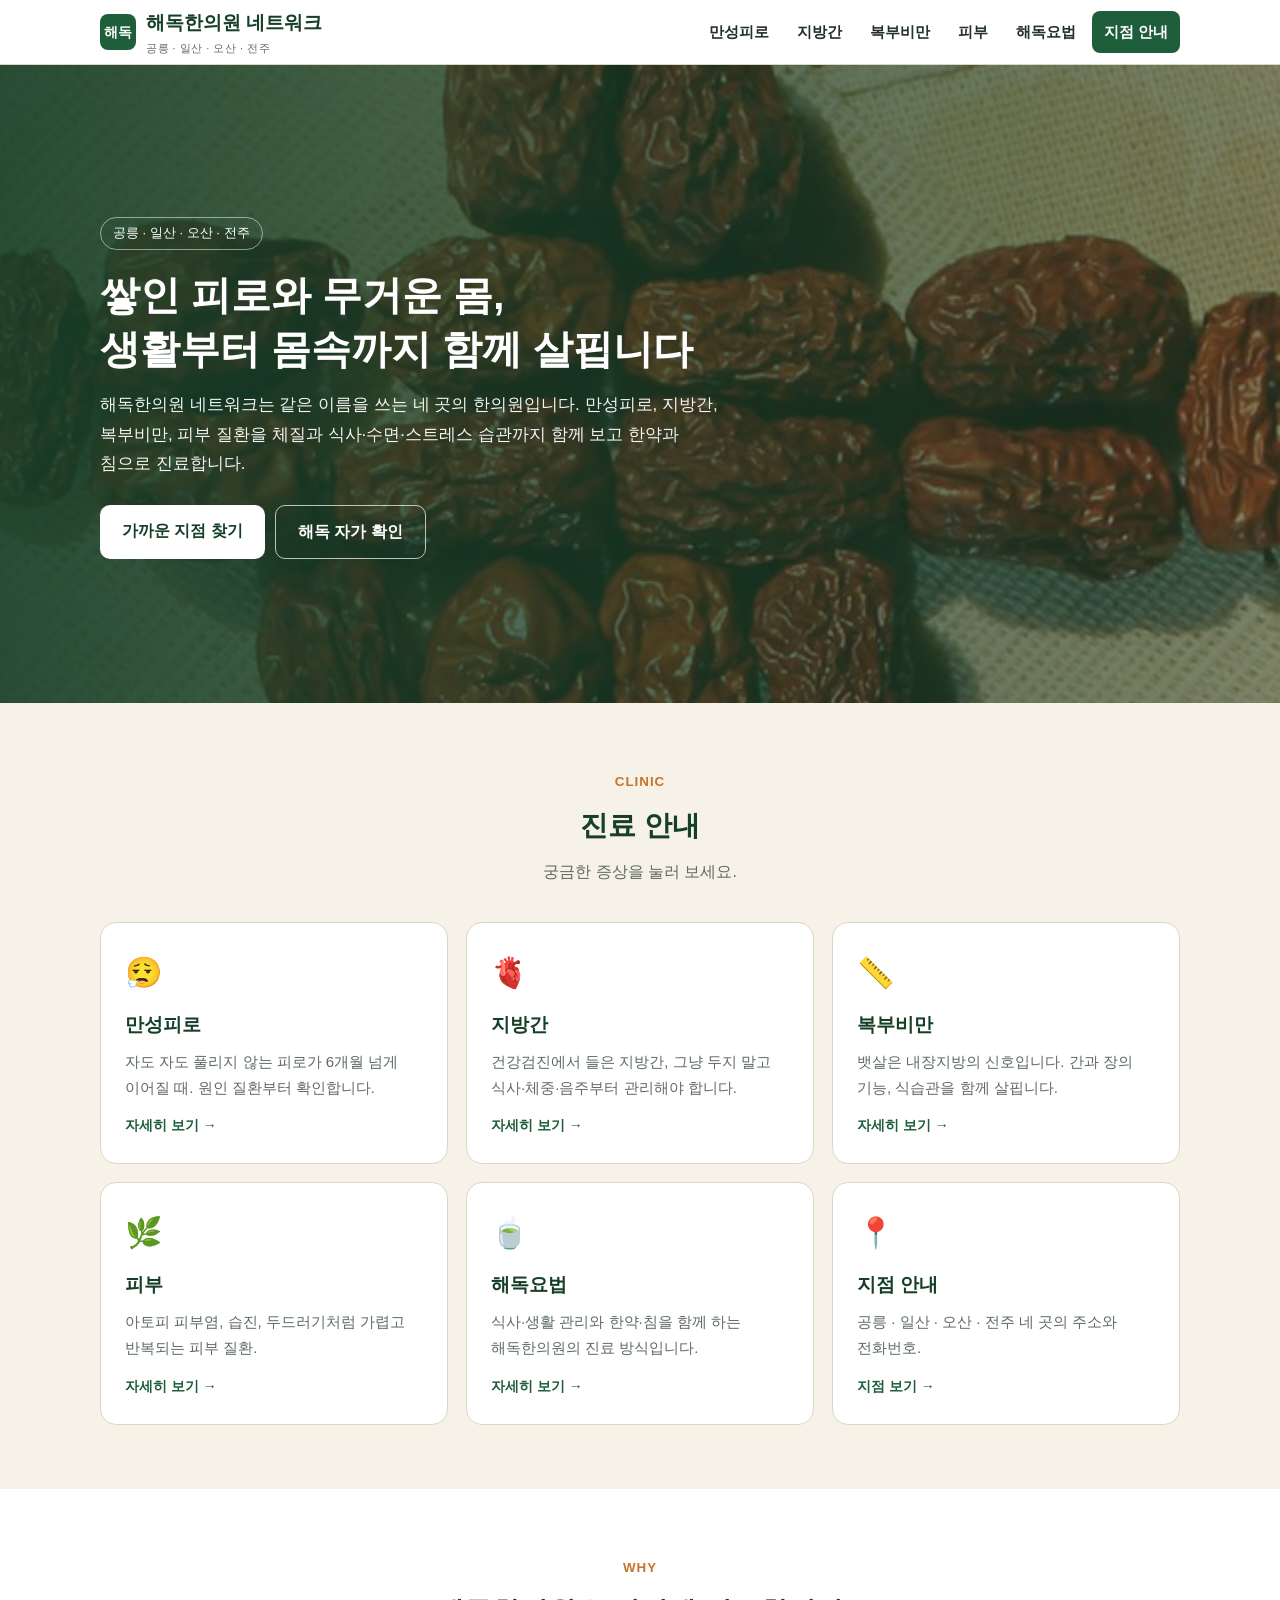
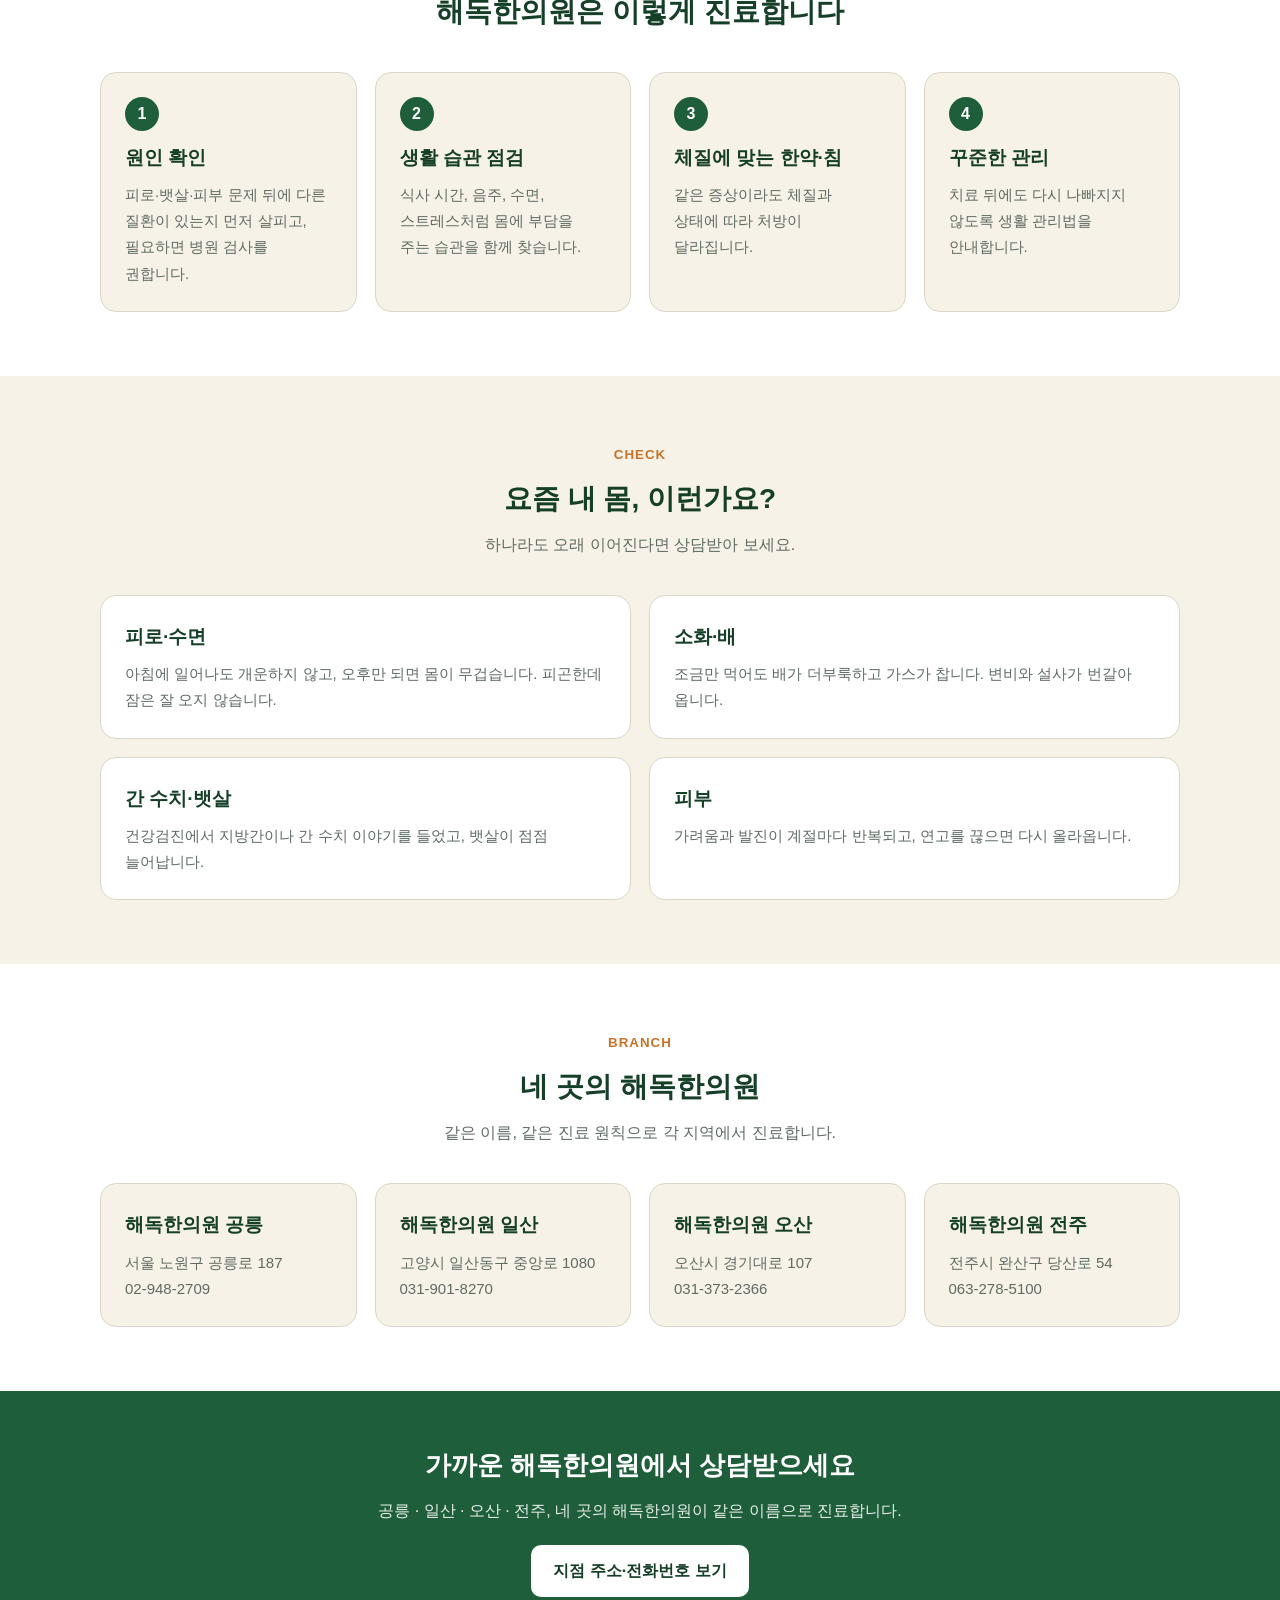
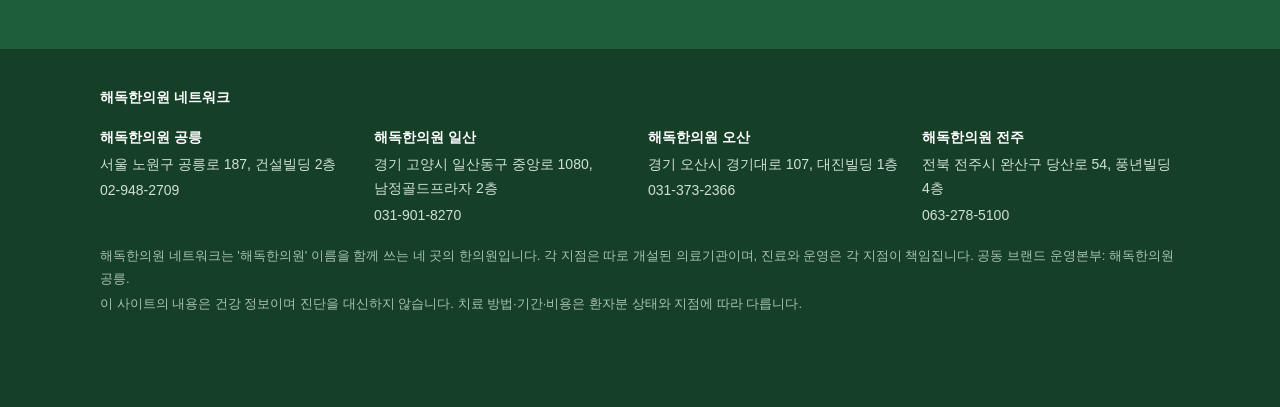
==== index.html @ 2840f288 "해독한의원 네트워크 사이트 첫 공개 Co-Authored-By: Claude Opus 5.5 <noreply@anthropic.com>" ====
<!doctype html>
<html lang="ko">
<head>
<meta charset="utf-8">
<meta name="viewport" content="width=device-width,initial-scale=1">
<title>해독한의원 네트워크 | 만성피로·지방간·복부비만·피부 한방 진료 | 공릉·일산·오산·전주</title>
<meta name="description" content="해독한의원 네트워크는 공릉·일산·오산·전주 네 곳의 해독한의원입니다. 만성피로, 지방간, 복부비만, 피부 질환을 체질과 생활 습관을 함께 살펴 한약·침으로 진료합니다.">
<link rel="stylesheet" href="assets/style.css">
<script src="assets/site.js" defer></script>
</head>
<body>
<header class="top">
  <div class="wrap">
    <a class="logo" href="index.html"><b>해독</b><span>해독한의원 네트워크<small>공릉 · 일산 · 오산 · 전주</small></span></a>
    <button class="burger" aria-label="메뉴 열기">☰</button>
    <nav class="menu">
      <a href="fatigue.html" class="">만성피로</a>
      <a href="fatty-liver.html" class="">지방간</a>
      <a href="abdominal-obesity.html" class="">복부비만</a>
      <a href="skin.html" class="">피부</a>
      <a href="detox.html" class="">해독요법</a>
      <a href="branches.html" class="cta">지점 안내</a>
    </nav>
  </div>
</header>
<section class="hero">
  <div class="wrap">
    <span class="eyebrow">공릉 · 일산 · 오산 · 전주</span>
    <h1>쌓인 피로와 무거운 몸,<br>생활부터 몸속까지 함께 살핍니다</h1>
    <p>해독한의원 네트워크는 같은 이름을 쓰는 네 곳의 한의원입니다. 만성피로, 지방간, 복부비만, 피부 질환을 체질과 식사·수면·스트레스 습관까지 함께 보고 한약과 침으로 진료합니다.</p>
    <div class="btns"><a class="btn w" href="branches.html">가까운 지점 찾기</a><a class="btn o" href="detox.html#test">해독 자가 확인</a></div>
  </div>
</section>

<section>
  <div class="wrap">
    <div class="sec-title"><small>CLINIC</small><h2>진료 안내</h2><p>궁금한 증상을 눌러 보세요.</p></div>
    <div class="grid g3">
      <a class="card" href="fatigue.html"><div class="ico">😮‍💨</div><h3>만성피로</h3><p>자도 자도 풀리지 않는 피로가 6개월 넘게 이어질 때. 원인 질환부터 확인합니다.</p><span class="more">자세히 보기 →</span></a>
      <a class="card" href="fatty-liver.html"><div class="ico">🫀</div><h3>지방간</h3><p>건강검진에서 들은 지방간, 그냥 두지 말고 식사·체중·음주부터 관리해야 합니다.</p><span class="more">자세히 보기 →</span></a>
      <a class="card" href="abdominal-obesity.html"><div class="ico">📏</div><h3>복부비만</h3><p>뱃살은 내장지방의 신호입니다. 간과 장의 기능, 식습관을 함께 살핍니다.</p><span class="more">자세히 보기 →</span></a>
      <a class="card" href="skin.html"><div class="ico">🌿</div><h3>피부</h3><p>아토피 피부염, 습진, 두드러기처럼 가렵고 반복되는 피부 질환.</p><span class="more">자세히 보기 →</span></a>
      <a class="card" href="detox.html"><div class="ico">🍵</div><h3>해독요법</h3><p>식사·생활 관리와 한약·침을 함께 하는 해독한의원의 진료 방식입니다.</p><span class="more">자세히 보기 →</span></a>
      <a class="card" href="branches.html"><div class="ico">📍</div><h3>지점 안내</h3><p>공릉 · 일산 · 오산 · 전주 네 곳의 주소와 전화번호.</p><span class="more">지점 보기 →</span></a>
    </div>
  </div>
</section>

<section class="alt">
  <div class="wrap">
    <div class="sec-title"><small>WHY</small><h2>해독한의원은 이렇게 진료합니다</h2></div>
    <div class="grid g4">
      <div class="card"><div class="num">1</div><h3>원인 확인</h3><p>피로·뱃살·피부 문제 뒤에 다른 질환이 있는지 먼저 살피고, 필요하면 병원 검사를 권합니다.</p></div>
      <div class="card"><div class="num">2</div><h3>생활 습관 점검</h3><p>식사 시간, 음주, 수면, 스트레스처럼 몸에 부담을 주는 습관을 함께 찾습니다.</p></div>
      <div class="card"><div class="num">3</div><h3>체질에 맞는 한약·침</h3><p>같은 증상이라도 체질과 상태에 따라 처방이 달라집니다.</p></div>
      <div class="card"><div class="num">4</div><h3>꾸준한 관리</h3><p>치료 뒤에도 다시 나빠지지 않도록 생활 관리법을 안내합니다.</p></div>
    </div>
  </div>
</section>

<section>
  <div class="wrap">
    <div class="sec-title"><small>CHECK</small><h2>요즘 내 몸, 이런가요?</h2><p>하나라도 오래 이어진다면 상담받아 보세요.</p></div>
    <div class="grid g2">
      <div class="card"><h3>피로·수면</h3><p>아침에 일어나도 개운하지 않고, 오후만 되면 몸이 무겁습니다. 피곤한데 잠은 잘 오지 않습니다.</p></div>
      <div class="card"><h3>소화·배</h3><p>조금만 먹어도 배가 더부룩하고 가스가 찹니다. 변비와 설사가 번갈아 옵니다.</p></div>
      <div class="card"><h3>간 수치·뱃살</h3><p>건강검진에서 지방간이나 간 수치 이야기를 들었고, 뱃살이 점점 늘어납니다.</p></div>
      <div class="card"><h3>피부</h3><p>가려움과 발진이 계절마다 반복되고, 연고를 끊으면 다시 올라옵니다.</p></div>
    </div>
  </div>
</section>

<section class="alt">
  <div class="wrap">
    <div class="sec-title"><small>BRANCH</small><h2>네 곳의 해독한의원</h2><p>같은 이름, 같은 진료 원칙으로 각 지역에서 진료합니다.</p></div>
    <div class="grid g4">
      <a class="card" href="branches.html#gongneung"><h3>해독한의원 공릉</h3><p>서울 노원구 공릉로 187<br>02-948-2709</p></a>
      <a class="card" href="branches.html#ilsan"><h3>해독한의원 일산</h3><p>고양시 일산동구 중앙로 1080<br>031-901-8270</p></a>
      <a class="card" href="branches.html#osan"><h3>해독한의원 오산</h3><p>오산시 경기대로 107<br>031-373-2366</p></a>
      <a class="card" href="branches.html#jeonju"><h3>해독한의원 전주</h3><p>전주시 완산구 당산로 54<br>063-278-5100</p></a>
    </div>
  </div>
</section>
<section class="cta-band">
  <h2>가까운 해독한의원에서 상담받으세요</h2>
  <p>공릉 · 일산 · 오산 · 전주, 네 곳의 해독한의원이 같은 이름으로 진료합니다.</p>
  <a class="btn w" href="branches.html">지점 주소·전화번호 보기</a>
</section>
<footer>
  <div class="wrap">
    <b>해독한의원 네트워크</b>
    <div class="fb">
      <div><b>해독한의원 공릉</b><p>서울 노원구 공릉로 187, 건설빌딩 2층</p><p>02-948-2709</p></div>
      <div><b>해독한의원 일산</b><p>경기 고양시 일산동구 중앙로 1080, 남정골드프라자 2층</p><p>031-901-8270</p></div>
      <div><b>해독한의원 오산</b><p>경기 오산시 경기대로 107, 대진빌딩 1층</p><p>031-373-2366</p></div>
      <div><b>해독한의원 전주</b><p>전북 전주시 완산구 당산로 54, 풍년빌딩 4층</p><p>063-278-5100</p></div>
    </div>
    <p class="small">해독한의원 네트워크는 '해독한의원' 이름을 함께 쓰는 네 곳의 한의원입니다. 각 지점은 따로 개설된 의료기관이며, 진료와 운영은 각 지점이 책임집니다. 공동 브랜드 운영본부: 해독한의원 공릉.</p>
    <p class="small">이 사이트의 내용은 건강 정보이며 진단을 대신하지 않습니다. 치료 방법·기간·비용은 환자분 상태와 지점에 따라 다릅니다.</p>
  </div>
</footer>
<div class="mbar"><a href="branches.html">지점 찾기</a><a href="branches.html#call">전화 상담</a></div>
</body>
</html>
---- assets/style.css ----
:root{
  --green:#1f5e3b; --green-dk:#163f28; --green-lt:#e6efe8; --cream:#f7f2e7; --cream-dk:#e7dfcc;
  --ink:#24302a; --muted:#5f6b64; --line:#dcd6c6; --accent:#c8732a; --white:#fff;
}
*{box-sizing:border-box}
html{scroll-behavior:smooth}
body{margin:0;background:var(--cream);color:var(--ink);font-family:"Pretendard","Noto Sans KR","Malgun Gothic",sans-serif;line-height:1.75;word-break:keep-all}
img{max-width:100%;display:block}
a{color:var(--green)}
.wrap{max-width:1120px;margin:0 auto;padding:0 20px}

/* header */
.top{position:sticky;top:0;z-index:20;background:var(--white);border-bottom:1px solid var(--line)}
.top .wrap{display:flex;align-items:center;justify-content:space-between;height:64px}
.logo{display:flex;align-items:center;gap:10px;text-decoration:none;color:var(--green-dk);font-weight:800;font-size:19px}
.logo b{display:inline-grid;place-items:center;width:36px;height:36px;border-radius:8px;background:var(--green);color:#fff;font-size:14px}
.logo small{display:block;font-weight:500;font-size:11px;color:var(--muted);letter-spacing:.5px}
nav.menu{display:flex;gap:4px}
nav.menu a{padding:8px 12px;border-radius:8px;text-decoration:none;color:var(--ink);font-weight:600;font-size:15px}
nav.menu a:hover,nav.menu a.on{background:var(--green-lt);color:var(--green-dk)}
nav.menu a.cta{background:var(--green);color:#fff}
.burger{display:none;background:none;border:0;font-size:26px;color:var(--green-dk)}

/* hero */
.hero{position:relative;color:#fff;background:var(--green-dk) url(img/hero-jujube.jpg) center/cover}
.hero:before{content:"";position:absolute;inset:0;background:linear-gradient(90deg,rgba(22,63,40,.92),rgba(22,63,40,.55))}
.hero .wrap{position:relative;padding:88px 20px 80px}
.hero .eyebrow{display:inline-block;padding:4px 12px;border:1px solid rgba(255,255,255,.5);border-radius:99px;font-size:13px}
.hero h1{font-size:40px;line-height:1.35;margin:18px 0 14px}
.hero p{max-width:620px;font-size:17px;opacity:.95;margin:0 0 26px}
.btns{display:flex;flex-wrap:wrap;gap:10px}
.btn{display:inline-block;padding:12px 22px;border-radius:10px;font-weight:700;text-decoration:none}
.btn.w{background:#fff;color:var(--green-dk)}
.btn.o{border:1px solid rgba(255,255,255,.7);color:#fff}
.btn.g{background:var(--green);color:#fff}

/* page head */
.phead{position:relative;color:#fff;background:var(--green-dk) center/cover}
.phead:before{content:"";position:absolute;inset:0;background:rgba(22,63,40,.72)}
.phead .wrap{position:relative;padding:56px 20px}
.phead .crumb{font-size:13px;opacity:.85}
.phead h1{margin:6px 0 6px;font-size:32px}
.phead p{margin:0;opacity:.92}

/* sections */
section{padding:64px 0}
section.alt{background:var(--white)}
.sec-title{text-align:center;margin-bottom:36px}
.sec-title small{color:var(--accent);font-weight:700;letter-spacing:1px}
.sec-title h2{margin:6px 0 8px;font-size:28px;color:var(--green-dk)}
.sec-title p{margin:0;color:var(--muted)}
.grid{display:grid;gap:18px}
.g2{grid-template-columns:repeat(2,1fr)} .g3{grid-template-columns:repeat(3,1fr)} .g4{grid-template-columns:repeat(4,1fr)}
.card{background:var(--white);border:1px solid var(--line);border-radius:16px;padding:24px}
section.alt .card{background:var(--cream)}
.card h3{margin:0 0 8px;color:var(--green-dk);font-size:19px}
.card p{margin:0;color:var(--muted);font-size:15px}
.card .num{display:inline-grid;place-items:center;width:34px;height:34px;border-radius:50%;background:var(--green);color:#fff;font-weight:700;margin-bottom:10px}
a.card{text-decoration:none;transition:transform .15s,box-shadow .15s}
a.card:hover{transform:translateY(-3px);box-shadow:0 10px 24px rgba(31,94,59,.12)}
a.card .more{display:inline-block;margin-top:12px;color:var(--green);font-weight:700;font-size:14px}
.ico{font-size:30px;margin-bottom:8px}

/* page content */
.layout{display:grid;grid-template-columns:220px 1fr;gap:36px;align-items:start}
.side{position:sticky;top:84px;background:var(--white);border:1px solid var(--line);border-radius:14px;padding:14px}
.side b{display:block;padding:6px 10px;color:var(--green-dk)}
.side a{display:block;padding:7px 10px;border-radius:8px;text-decoration:none;color:var(--ink);font-size:14.5px}
.side a:hover{background:var(--green-lt)}
.content h2{color:var(--green-dk);font-size:24px;margin:44px 0 12px;padding-bottom:8px;border-bottom:2px solid var(--cream-dk);scroll-margin-top:84px}
.content h2:first-child{margin-top:0}
.content h3{color:var(--green);margin:24px 0 6px}
.content ul,.content ol{padding-left:22px}
.content li{margin:4px 0}
.box{background:var(--white);border:1px solid var(--line);border-radius:14px;padding:20px 22px;margin:18px 0}
.box.note{background:#fff8ee;border-color:#efd9b8}
.box.warn{background:#fff1ee;border-color:#f0c8bd}
table{width:100%;border-collapse:collapse;background:var(--white);border-radius:12px;overflow:hidden;font-size:15px}
th,td{border:1px solid var(--line);padding:10px 12px;text-align:left;vertical-align:top}
th{background:var(--green-lt);color:var(--green-dk)}
.tblwrap{overflow-x:auto}
.figure{margin:18px 0;border-radius:14px;overflow:hidden;border:1px solid var(--line);background:#fff}
.figure figcaption{padding:8px 14px;font-size:13px;color:var(--muted)}
.faq details{background:var(--white);border:1px solid var(--line);border-radius:12px;padding:14px 18px;margin:10px 0}
.faq summary{cursor:pointer;font-weight:700;color:var(--green-dk)}
.faq details p{margin:10px 0 0;color:var(--muted)}

/* checklist */
.check label{display:flex;gap:10px;align-items:flex-start;padding:10px 12px;border:1px solid var(--line);border-radius:10px;margin:8px 0;background:var(--white);cursor:pointer}
.check input{margin-top:6px;accent-color:var(--green);width:18px;height:18px}
.check .result{margin-top:14px;padding:16px;border-radius:12px;background:var(--green-lt);font-weight:600;color:var(--green-dk)}

/* branches */
.branch{background:var(--white);border:1px solid var(--line);border-radius:16px;padding:24px;display:flex;flex-direction:column;gap:6px}
.branch h3{margin:0;color:var(--green-dk);font-size:21px}
.branch .tag{align-self:flex-start;font-size:12px;padding:2px 10px;border-radius:99px;background:var(--cream-dk);color:var(--green-dk);font-weight:700}
.branch .row{font-size:15px;color:var(--muted)}
.branch .row b{color:var(--ink);display:inline-block;min-width:64px}
.branch .btns{margin-top:10px}
.branch .btn{padding:9px 16px;font-size:14px}
.branch .btn.line{border:1px solid var(--green);color:var(--green)}

/* cta + footer */
.cta-band{background:var(--green);color:#fff;text-align:center;padding:52px 20px}
.cta-band h2{margin:0 0 8px;font-size:26px}
.cta-band p{margin:0 0 20px;opacity:.9}
footer{background:var(--green-dk);color:#cfe0d4;font-size:14px;padding:36px 0 90px}
footer b{color:#fff}
footer .fb{display:grid;grid-template-columns:repeat(4,1fr);gap:16px;margin:16px 0}
footer p{margin:2px 0}
.small{font-size:13px;color:var(--muted)}
footer .small{color:#a9c2b0}

/* mobile bottom bar */
.mbar{display:none}
@media (max-width:900px){
  nav.menu{display:none;position:absolute;top:64px;left:0;right:0;flex-direction:column;background:#fff;border-bottom:1px solid var(--line);padding:10px 16px}
  nav.menu.open{display:flex}
  .burger{display:block}
  .g3,.g4{grid-template-columns:repeat(2,1fr)}
  .layout{grid-template-columns:1fr}
  .side{position:static;display:flex;flex-wrap:wrap;gap:4px}
  .side b{width:100%}
  footer .fb{grid-template-columns:repeat(2,1fr)}
}
@media (max-width:600px){
  .wrap{padding:0 16px}
  .hero .wrap{padding:60px 16px 56px}
  .hero h1{font-size:28px}
  .phead h1{font-size:25px}
  section{padding:48px 0}
  .g2,.g3,.g4{grid-template-columns:1fr}
  footer .fb{grid-template-columns:1fr}
  .mbar{display:grid;grid-template-columns:1fr 1fr;position:fixed;left:0;right:0;bottom:0;z-index:30;background:#fff;border-top:1px solid var(--line)}
  .mbar a{padding:14px 0;text-align:center;font-weight:700;text-decoration:none;color:var(--green-dk)}
  .mbar a+a{background:var(--green);color:#fff}
}
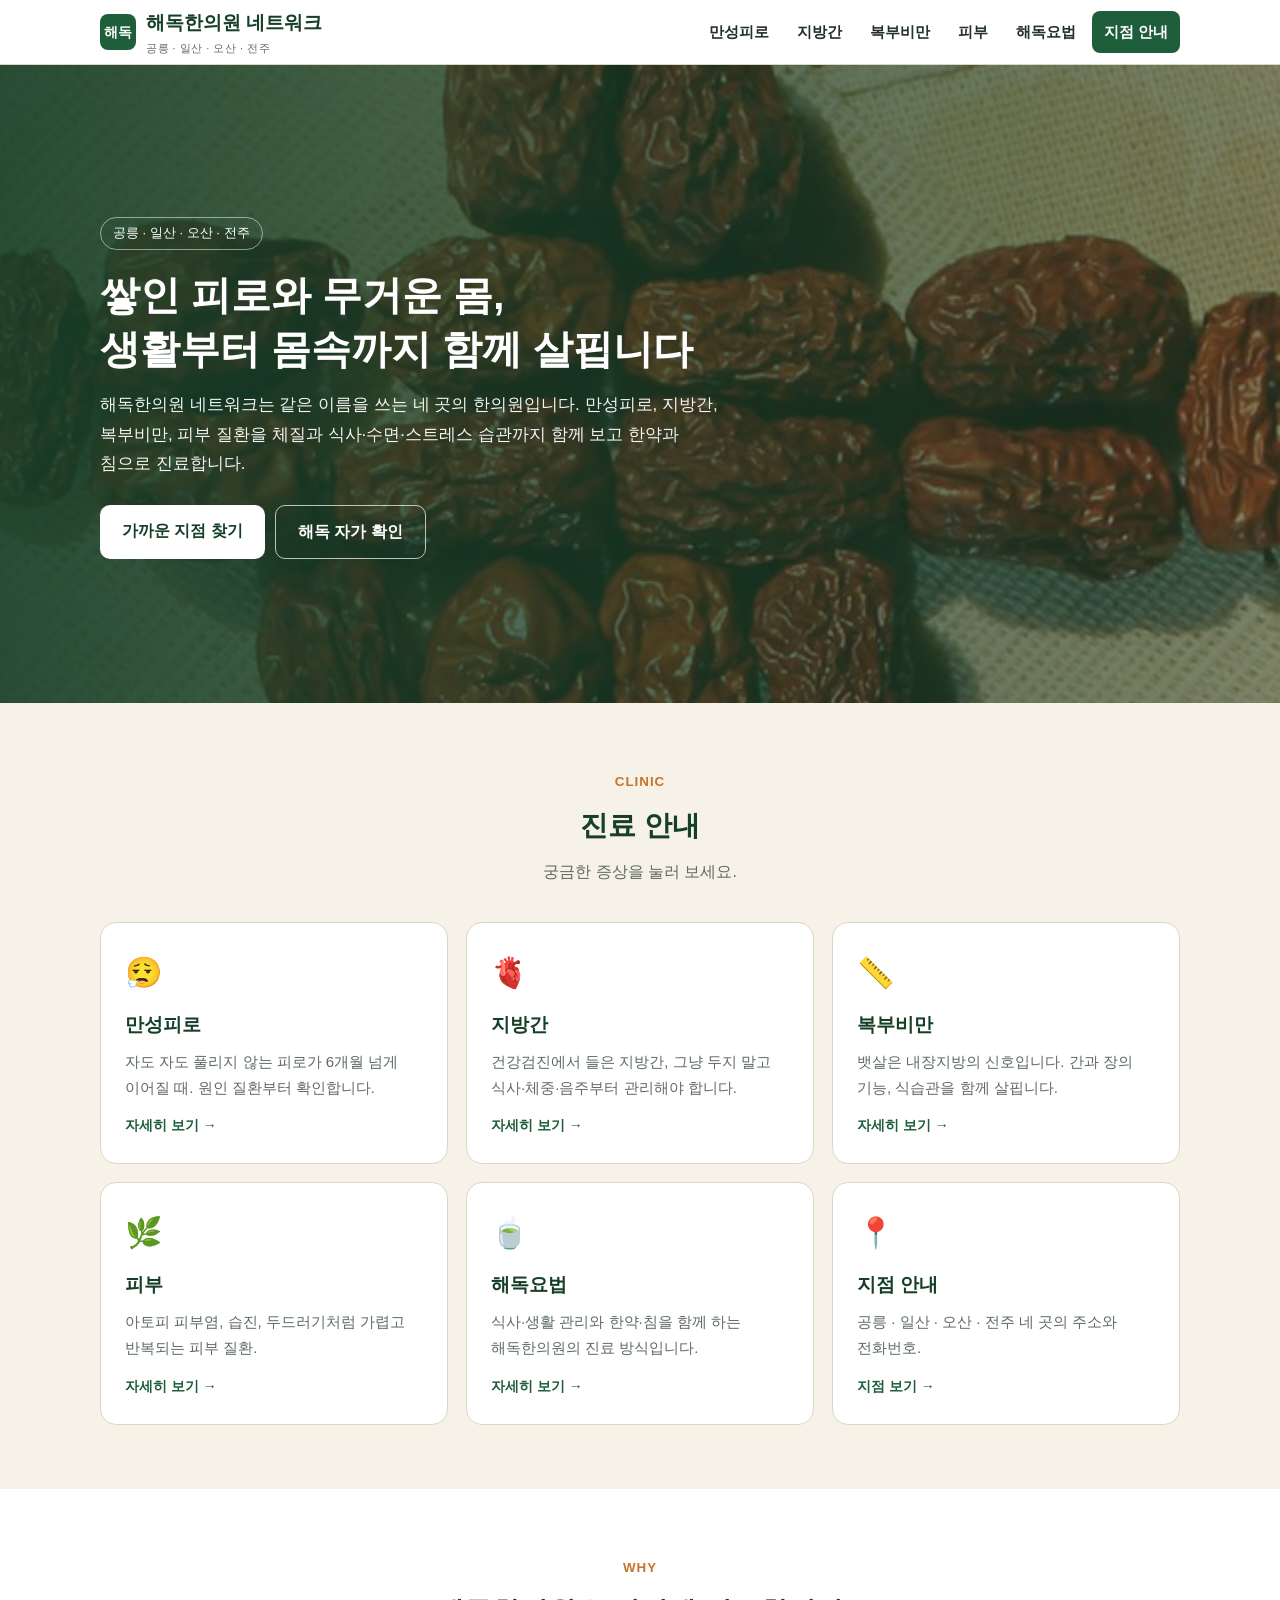
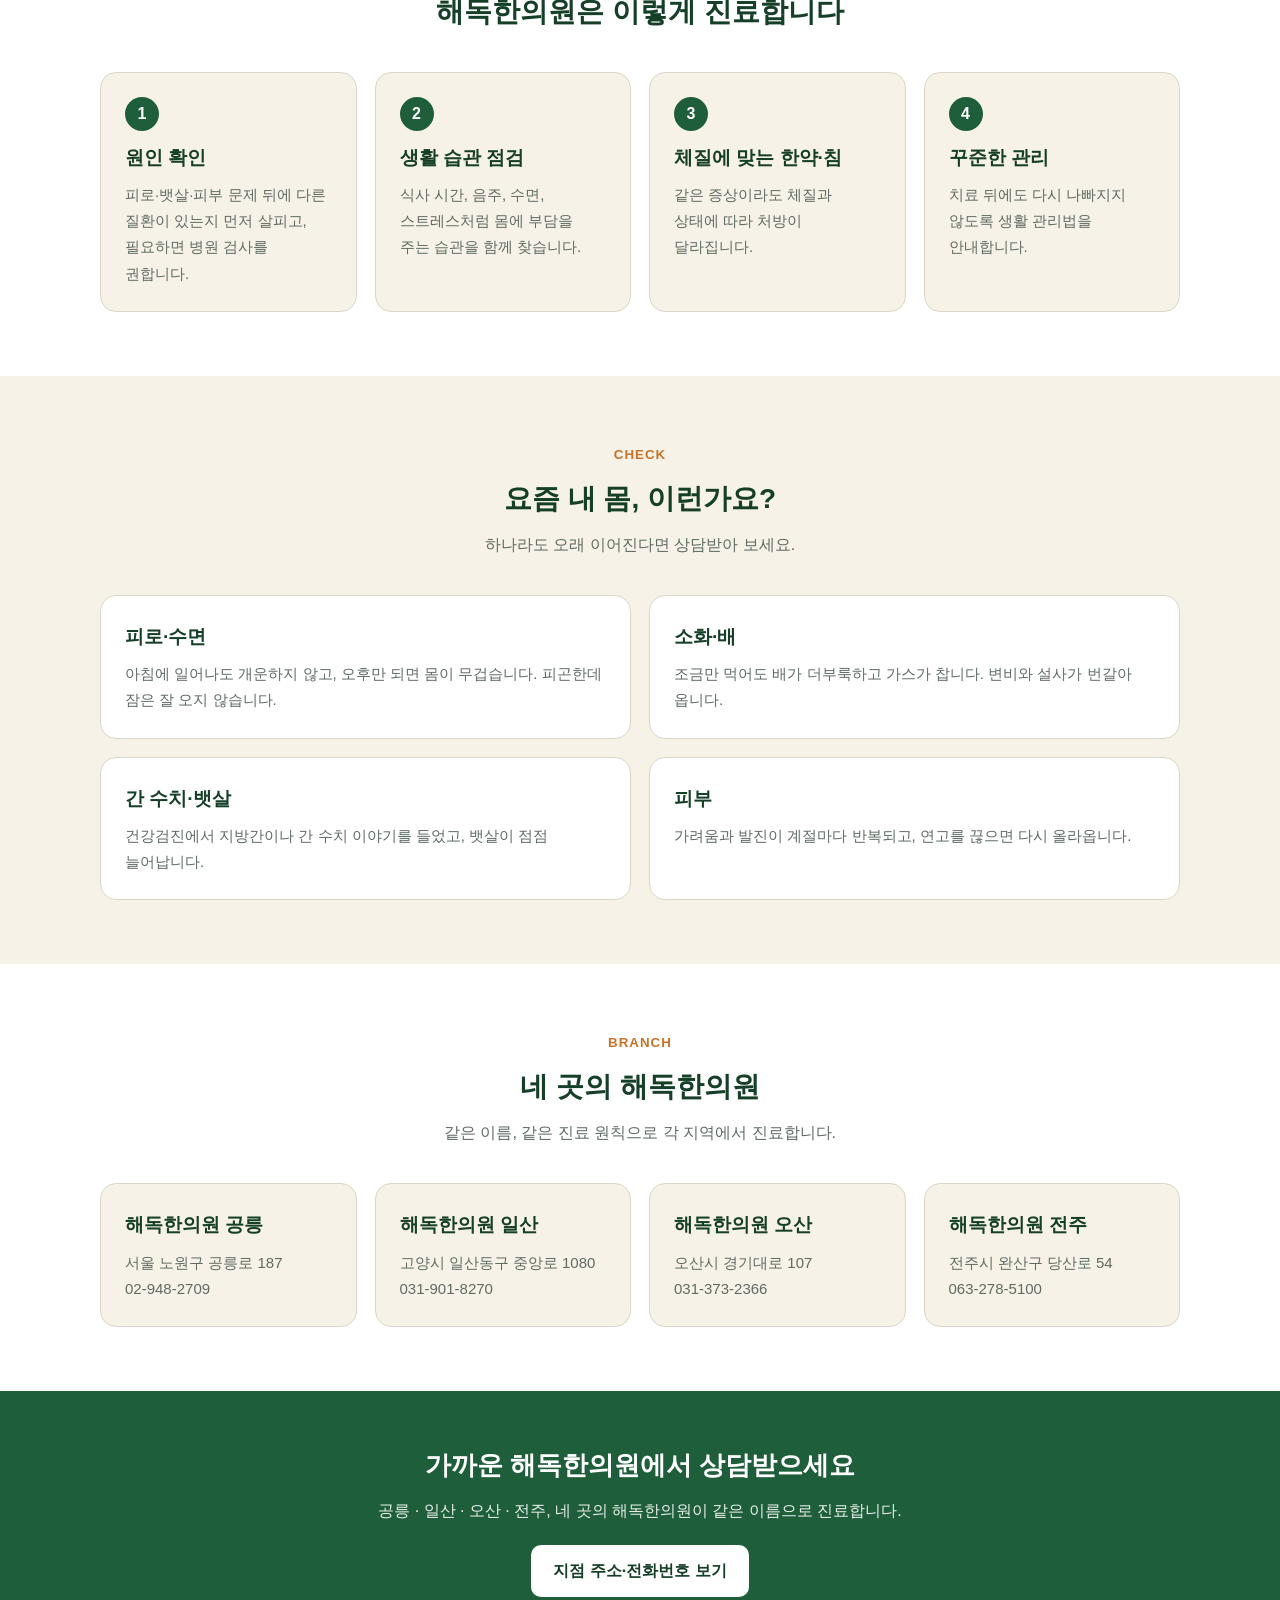
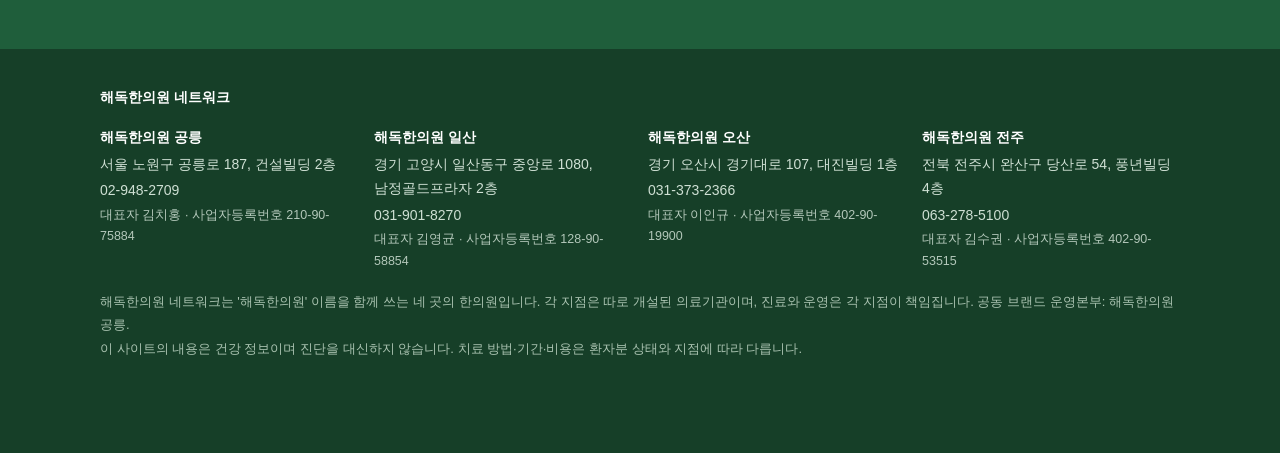
==== commit 8740ebc5: "지점별 대표자·사업자등록번호 추가 (하단·지점 안내) Co-Authored-By: Claude Opus 5.5 <noreply@anthropic.com>" ====
--- a/index.html
+++ b/index.html
@@ -90,10 +90,10 @@
   <div class="wrap">
     <b>해독한의원 네트워크</b>
     <div class="fb">
-      <div><b>해독한의원 공릉</b><p>서울 노원구 공릉로 187, 건설빌딩 2층</p><p>02-948-2709</p></div>
-      <div><b>해독한의원 일산</b><p>경기 고양시 일산동구 중앙로 1080, 남정골드프라자 2층</p><p>031-901-8270</p></div>
-      <div><b>해독한의원 오산</b><p>경기 오산시 경기대로 107, 대진빌딩 1층</p><p>031-373-2366</p></div>
-      <div><b>해독한의원 전주</b><p>전북 전주시 완산구 당산로 54, 풍년빌딩 4층</p><p>063-278-5100</p></div>
+      <div><b>해독한의원 공릉</b><p>서울 노원구 공릉로 187, 건설빌딩 2층</p><p>02-948-2709</p><p class="biz">대표자 김치홍 · 사업자등록번호 210-90-75884</p></div>
+      <div><b>해독한의원 일산</b><p>경기 고양시 일산동구 중앙로 1080, 남정골드프라자 2층</p><p>031-901-8270</p><p class="biz">대표자 김영균 · 사업자등록번호 128-90-58854</p></div>
+      <div><b>해독한의원 오산</b><p>경기 오산시 경기대로 107, 대진빌딩 1층</p><p>031-373-2366</p><p class="biz">대표자 이인규 · 사업자등록번호 402-90-19900</p></div>
+      <div><b>해독한의원 전주</b><p>전북 전주시 완산구 당산로 54, 풍년빌딩 4층</p><p>063-278-5100</p><p class="biz">대표자 김수권 · 사업자등록번호 402-90-53515</p></div>
     </div>
     <p class="small">해독한의원 네트워크는 '해독한의원' 이름을 함께 쓰는 네 곳의 한의원입니다. 각 지점은 따로 개설된 의료기관이며, 진료와 운영은 각 지점이 책임집니다. 공동 브랜드 운영본부: 해독한의원 공릉.</p>
     <p class="small">이 사이트의 내용은 건강 정보이며 진단을 대신하지 않습니다. 치료 방법·기간·비용은 환자분 상태와 지점에 따라 다릅니다.</p>
--- a/assets/style.css
+++ b/assets/style.css
@@ -99,6 +99,11 @@
 .branch .btns{margin-top:10px}
 .branch .btn{padding:9px 16px;font-size:14px}
 .branch .btn.line{border:1px solid var(--green);color:var(--green)}
+.branch .head{display:flex;align-items:center;gap:16px;margin-bottom:6px}
+.branch .head .who{display:flex;flex-direction:column;gap:6px}
+.branch .omd{width:92px;height:92px;flex:none;border-radius:50%;object-fit:cover;border:3px solid var(--cream-dk);background:var(--cream)}
+.branch .head .name{font-size:14px;color:var(--muted)}
+@media(max-width:600px){.branch .omd{width:76px;height:76px}}
 
 /* cta + footer */
 .cta-band{background:var(--green);color:#fff;text-align:center;padding:52px 20px}
@@ -135,3 +140,5 @@
   .mbar a{padding:14px 0;text-align:center;font-weight:700;text-decoration:none;color:var(--green-dk)}
   .mbar a+a{background:var(--green);color:#fff}
 }
+
+.biz{font-size:12.5px !important;opacity:.85}
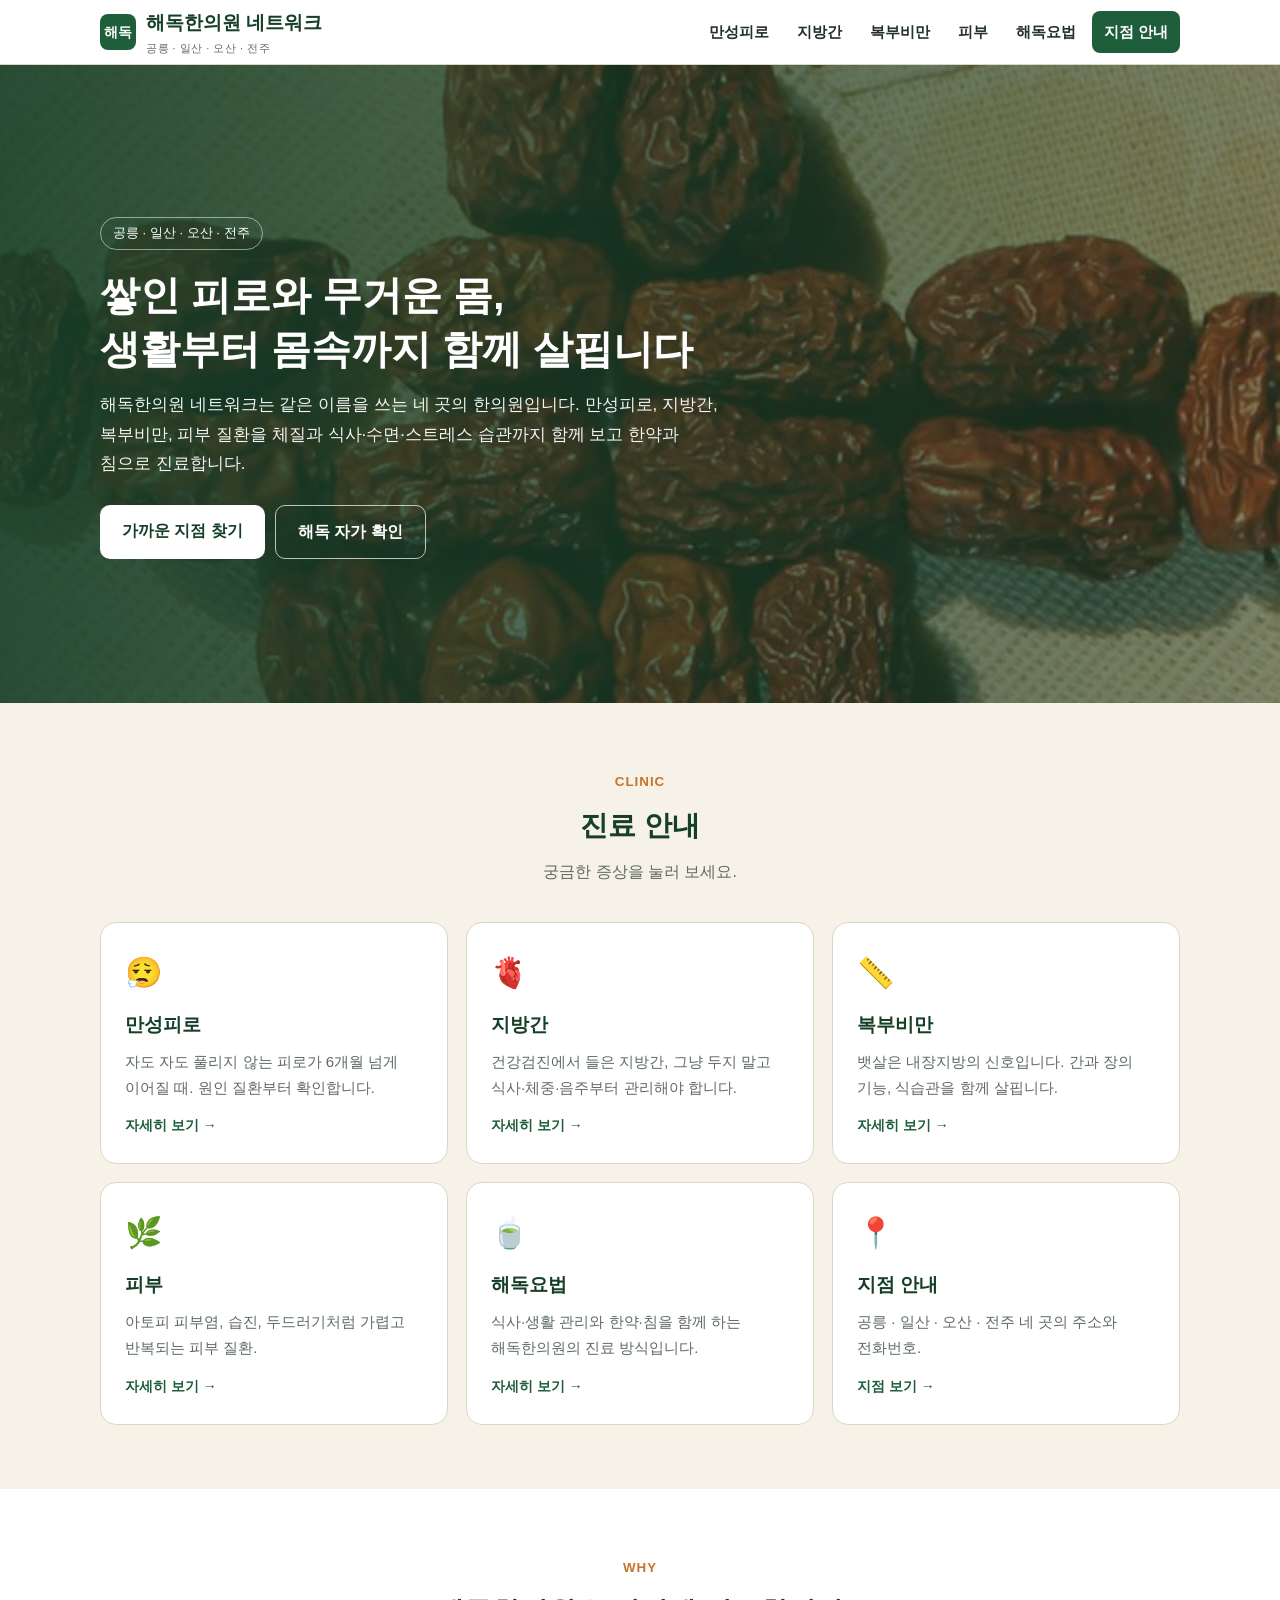
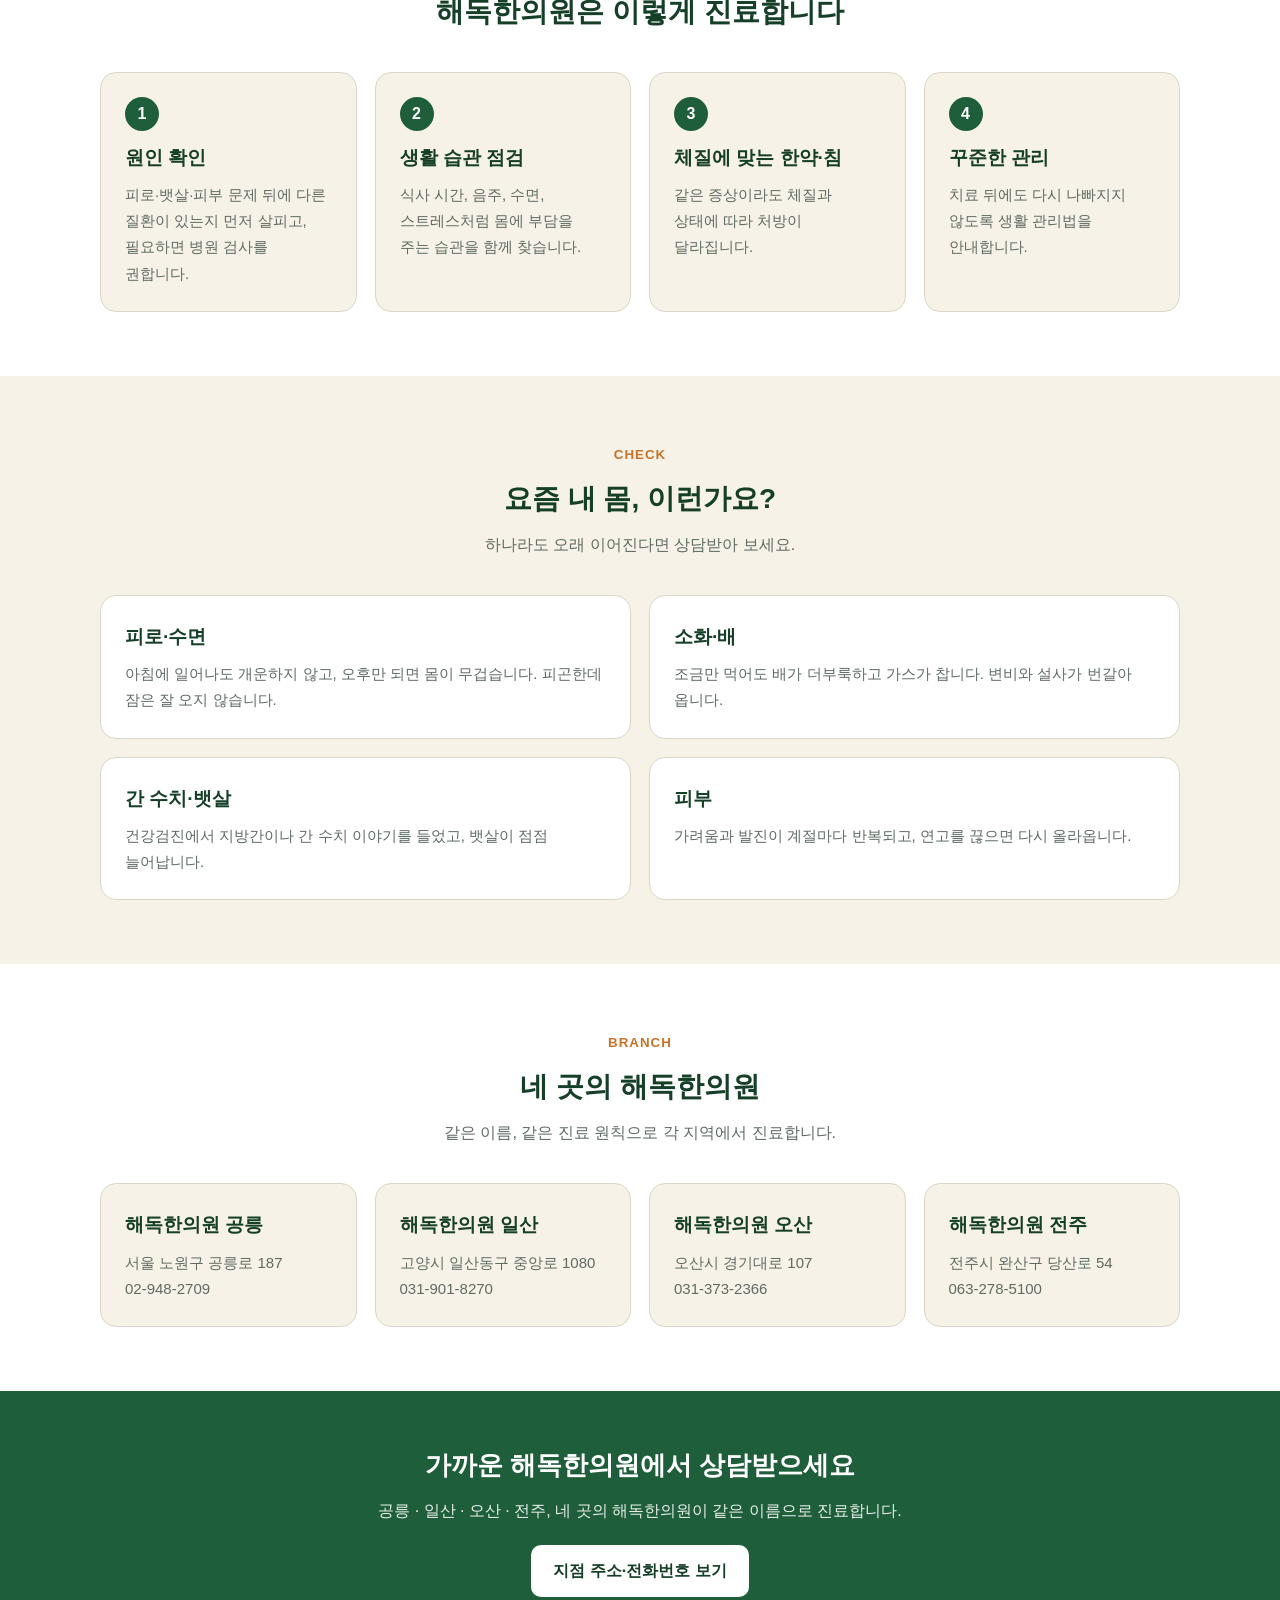
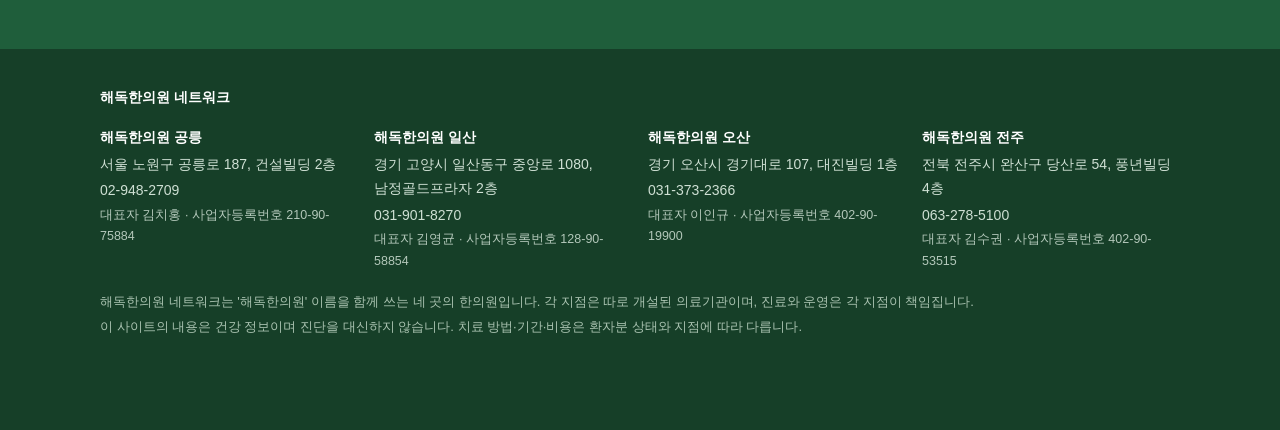
==== commit c970cd43: "지점 안내: 운영본부 표기 삭제, 서울 공릉으로" ====
--- a/index.html
+++ b/index.html
@@ -95,7 +95,7 @@
       <div><b>해독한의원 오산</b><p>경기 오산시 경기대로 107, 대진빌딩 1층</p><p>031-373-2366</p><p class="biz">대표자 이인규 · 사업자등록번호 402-90-19900</p></div>
       <div><b>해독한의원 전주</b><p>전북 전주시 완산구 당산로 54, 풍년빌딩 4층</p><p>063-278-5100</p><p class="biz">대표자 김수권 · 사업자등록번호 402-90-53515</p></div>
     </div>
-    <p class="small">해독한의원 네트워크는 '해독한의원' 이름을 함께 쓰는 네 곳의 한의원입니다. 각 지점은 따로 개설된 의료기관이며, 진료와 운영은 각 지점이 책임집니다. 공동 브랜드 운영본부: 해독한의원 공릉.</p>
+    <p class="small">해독한의원 네트워크는 '해독한의원' 이름을 함께 쓰는 네 곳의 한의원입니다. 각 지점은 따로 개설된 의료기관이며, 진료와 운영은 각 지점이 책임집니다.</p>
     <p class="small">이 사이트의 내용은 건강 정보이며 진단을 대신하지 않습니다. 치료 방법·기간·비용은 환자분 상태와 지점에 따라 다릅니다.</p>
   </div>
 </footer>
